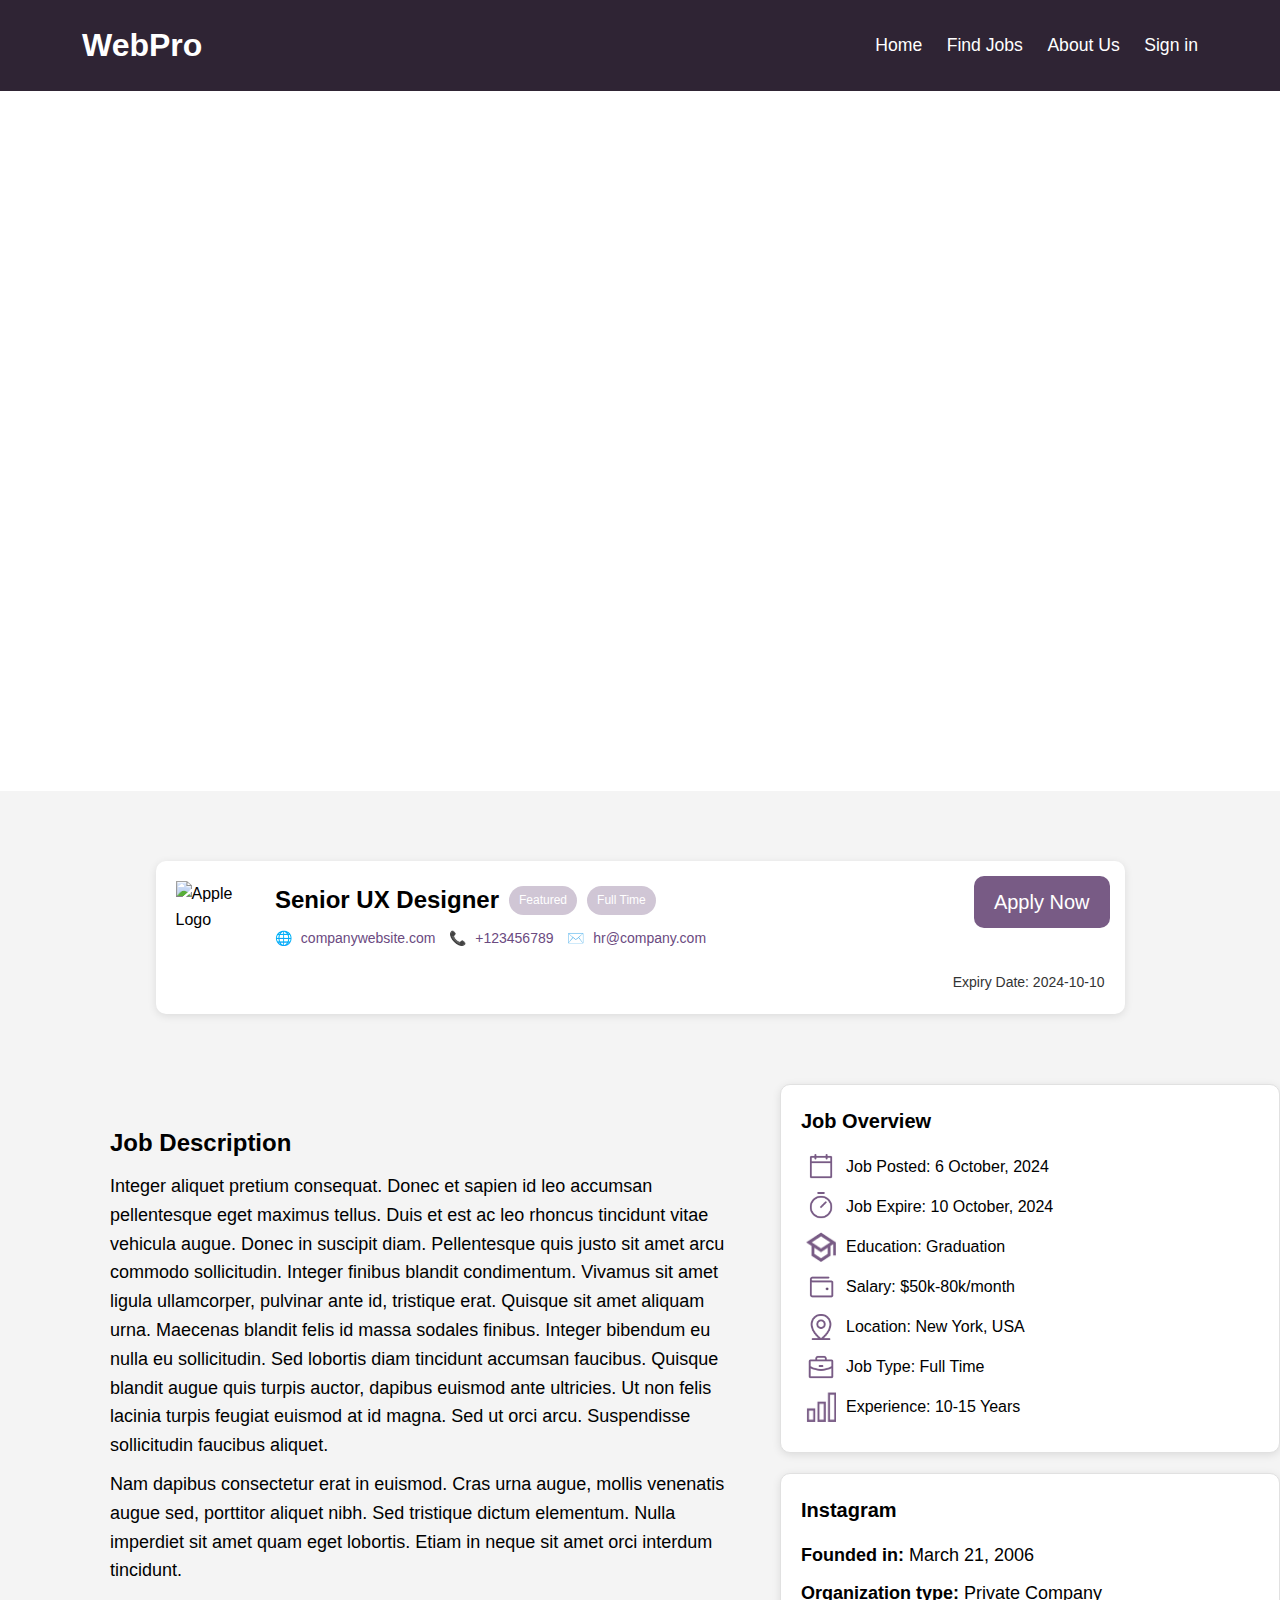
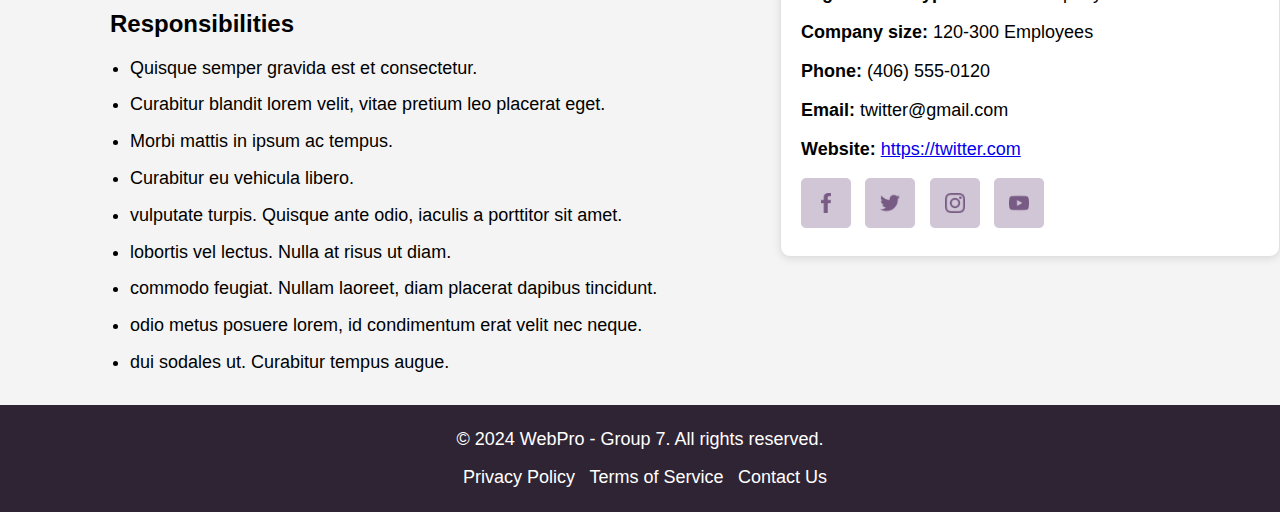
==== DetailedJob.html @ b2498b03 "add JobDetailedPage" ====
<!DOCTYPE html>
<html lang="en">
<head>
    <meta charset="UTF-8">
    <meta name="viewport" content="width=device-width, initial-scale=1.0">
    <title>Job Search Portal</title>
    <!-- Link to the external CSS file -->
    <link rel="stylesheet" href="styles.css">
</head>
<body>

    <!-- Header Section -->
    <header>
        <div class="container">
            <h1 class="logo">WebPro</h1>
            <nav>
                <ul>
                    <li><a href="HomePage.html">Home</a></li>
                    <li><a href="FindJobs.html">Find Jobs</a></li>
                    <li><a href="AboutUs.html">About Us</a></li>
                    <li><a href="#">Sign in</a></li>
                </ul>
            </nav>
        </div>
    </header>


    <!-- Banner Section -->
    <section class="banner">
    </section>
    <main>

    <!-- Job Card Section -->
    <div class="job-card">
        <div class="job-card-wrapper">
            <div class="job-card-header">
                <!-- Company Logo -->
                <div class="job-company-logo">
                    <img src="images/company/apple.png" alt="Apple Logo" class="company-logo-img">
                </div>

                <!-- Job Info and Badges -->
                <div class="job-info">
                    <div class="job-title-and-badges">
                        <h3 class="job-title">Senior UX Designer</h3>
                        <span class="job-status-badge job-featured-badge">Featured</span>
                        <span class="job-status-badge job-full-time-badge">Full Time</span>
                    </div>

                    <div class="job-links">
                        <a href="#">
                            <span class="job-icons">🌐</span> companywebsite.com
                        </a>
                        <a href="#">
                            <span class="job-icons">📞</span> +123456789
                        </a>
                        <a href="#">
                            <span class="job-icons">✉️</span> hr@company.com
                        </a>
                    </div>
                </div>

                <!-- Apply Now Button (Top Right) -->
                <a href="#" class="apply-now-btn">Apply Now</a>
            </div>

            <!-- Job Expiry Date -->
            <div class="job-expiry">
                Expiry Date: 2024-10-10
            </div>
        </div>
    </div>

    <div class="job-layout">
        <!-- Left Column -->
        <div class="left-column">
            <div class="job-description">
                <h2>Job Description</h2>
                <p>
                    Integer aliquet pretium consequat. Donec et sapien id leo accumsan pellentesque eget maximus tellus. 
                    Duis et est ac leo rhoncus tincidunt vitae vehicula augue. Donec in suscipit diam. Pellentesque quis justo sit amet arcu commodo sollicitudin. 
                    Integer finibus blandit condimentum. Vivamus sit amet ligula ullamcorper, pulvinar ante id, tristique erat. Quisque sit amet aliquam urna. Maecenas blandit felis id massa sodales finibus. 
                    Integer bibendum eu nulla eu sollicitudin. Sed lobortis diam tincidunt accumsan faucibus. 
                    Quisque blandit augue quis turpis auctor, dapibus euismod ante ultricies. Ut non felis lacinia turpis feugiat euismod at id magna. Sed ut orci arcu. 
                    Suspendisse sollicitudin faucibus aliquet.
                </p>
                <p>
                    Nam dapibus consectetur erat in euismod. Cras urna augue, mollis venenatis augue sed, porttitor aliquet nibh. 
                    Sed tristique dictum elementum. Nulla imperdiet sit amet quam eget lobortis. Etiam in neque sit amet orci interdum tincidunt. </p>
            </div>
    
            <div class="responsibilities">
                <h2>Responsibilities</h2>
                <ul>
                    <li>Quisque semper gravida est et consectetur.</li>
                    <li>Curabitur blandit lorem velit, vitae pretium leo placerat eget.</li>
                    <li>Morbi mattis in ipsum ac tempus.</li>
                    <li>Curabitur eu vehicula libero.</li>
                    <li>vulputate turpis. Quisque ante odio, iaculis a porttitor sit amet.</li>
                    <li>lobortis vel lectus. Nulla at risus ut diam.</li>
                    <li>commodo feugiat. Nullam laoreet, diam placerat dapibus tincidunt.</li>
                    <li>odio metus posuere lorem, id condimentum erat velit nec neque.</li>
                    <li>dui sodales ut. Curabitur tempus augue.</li>

                </ul>
            </div>
        </div>
    
        <!-- Right Column -->
        <div class="right-column">
            <!-- Job Overview Box -->
            <div class="job-overview-box">
                <h3>Job Overview</h3>
                <div class="job-overview-details">
                    <div class="overview-item">
                        <img src="images/jobDetailedRelatedIcon/calendarPurple.png" alt="Job Posted Icon" class="icon"> 
                        <span>Job Posted: 6 October, 2024</span>
                    </div>
                    <div class="overview-item">
                        <img src="images/jobDetailedRelatedIcon/clock.png" alt="Job Expire Icon" class="icon"> 
                        <span>Job Expire: 10 October, 2024</span>
                    </div>
                    <div class="overview-item">
                        <img src="images/jobDetailedRelatedIcon/education.png" alt="Education Icon" class="icon"> 
                        <span>Education: Graduation</span>
                    </div>
                    <div class="overview-item">
                        <img src="images/jobDetailedRelatedIcon/wallet.png" alt="Salary Icon" class="icon"> 
                        <span>Salary: $50k-80k/month</span>
                    </div>
                    <div class="overview-item">
                        <img src="images/jobDetailedRelatedIcon/locationPurple.png" alt="Location Icon" class="icon"> 
                        <span>Location: New York, USA</span>
                    </div>
                    <div class="overview-item">
                        <img src="images/jobDetailedRelatedIcon/briefcase.png" alt="Job Type Icon" class="icon"> 
                        <span>Job Type: Full Time</span>
                    </div>
                    <div class="overview-item">
                        <img src="images/jobDetailedRelatedIcon/skillsBar.png" alt="Experience Icon" class="icon"> 
                        <span>Experience: 10-15 Years</span>
                    </div>
                </div>
            </div>
    
            <!-- Company Info Box -->
            <div class="company-info-box">
                <h3>Instagram</h3>
                <div class="company-info-details">
                    <p><strong>Founded in:</strong> March 21, 2006</p>
                    <p><strong>Organization type:</strong> Private Company</p>
                    <p><strong>Company size:</strong> 120-300 Employees</p>
                    <p><strong>Phone:</strong> (406) 555-0120</p>
                    <p><strong>Email:</strong> twitter@gmail.com</p>
                    <p><strong>Website:</strong> <a href="#">https://twitter.com</a></p>
                </div>
    
                <!-- Social Media Icons -->
                <div class="social-icons">
                    <a href="#"><img src="images/socialMedia/facebook.png" alt="Facebook"></a>
                    <a href="#"><img src="images/socialMedia/twitter.png" alt="Twitter"></a>
                    <a href="#"><img src="images/socialMedia/instagram.png" alt="Instagram"></a>
                    <a href="#"><img src="images/socialMedia/youtube.png" alt="YouTube"></a>
                </div>
            </div>
        </div>
    </div>
    
    


    <!-- Footer Section -->
    <footer>
        <div class="container">
            <p>&copy; 2024 WebPro - Group 7. All rights reserved.</p>
            <ul>
                <li><a href="#">Privacy Policy</a></li>
                <li><a href="#">Terms of Service</a></li>
                <li><a href="#">Contact Us</a></li>
            </ul>
        </div>
    </footer>


</main>
</body>
</html>
---- styles.css ----
/* Reset default margins and paddings */
* {
    margin: 0;
    padding: 0;
    box-sizing: border-box;
}

/* Body styling */
body {
    font-family: Arial, sans-serif;
    line-height: 1.6;
}

/* Header styling */
header {
    background-color: #2f2434;
    color: white;
    padding: 20px 20px;
}

header .container {
    width: 90%;
    margin: auto;
    display: flex;
    justify-content: space-between;
    align-items: center;
}

.logo {
    font-size: 2rem;
    font-weight: bold;
}

nav ul {
    list-style: none;
}

nav ul li {
    display: inline;
    margin-left: 20px;
}

nav ul li a {
    color: white;
    text-decoration: none;
    font-size: 1.1rem;
}

nav ul li a:hover {
    text-decoration: underline;
}

/* Banner Section */
.banner {
    background-image: url('images/banner/jobHeader.png'); 
    background-size: cover;
    background-position: center;
    height: 700px;
    display: flex;
    justify-content: center;
    align-items: center;
    color: #fff;
    text-align: center;
    padding: 80px 0;
}

/* Search Section Styling */
.search-section {
    background-color: #f4f4f4; 
    padding: 30px 0;
}

.search-section .container {
    max-width: 1000px;
    margin: 0 auto;
}

.search-form {
    display: flex;
    justify-content: space-between;
    flex-wrap: wrap;
    gap: 15px;
}

.search-form input, 
.search-form select {
    width: 30%; 
    padding: 15px;
    border: 1px solid #ccc;
    border-radius: 5px;
    font-size: 1rem;
    background-color: white;
}

.search-form input::placeholder {
    color: #999; 
}

.search-form select {
    color: #666;
}

.search-button {
    padding: 15px 30px;
    background-color: #785b85;
    color: white;
    border: none;
    border-radius: 5px;
    font-size: 1rem;
    cursor: pointer;
    transition: background-color 0.3s ease;
    width: 100%; 
}

.search-button:hover {
    background-color: #604a6b;
}

/* Responsive Design for Smaller Screens */
@media (max-width: 768px) {
    .search-form {
        flex-direction: column;
    }

    .search-form input, 
    .search-form select,
    .search-button {
        width: 100%; 
    }
}


/* Featured Jobs Section */
.featured-jobs {
    background: #f4f4f4;
    padding: 50px 0;
    text-align: left; 
    margin: 0 auto; 
}

.featured-jobs h2 {
    font-size: 2.0rem;
    padding-left: 270px;
    margin-bottom: 60px;
    text-align: left; 
}

/* Job Listing Styling */
.job-listing {
    background: white;
    padding: 20px;
    margin: 20px 250px;
    border-radius: 10px;
    display: flex;
    flex-direction: column;
    box-shadow: 0 4px 8px rgba(0, 0, 0, 0.1);
    transition: 0.3s;
}

/* Job Header */
.job-header {
    display: flex;
    justify-content: space-between;
    align-items: center;
}

.company-logo {
    width: 60px; 
    height: 60px;
    border-radius: 8px;
}

.job-title-container {
    flex-grow: 1;
    padding-left: 20px;
}

.job-title-container h3 {
    font-size: 1.6rem;
    margin-bottom: 5px;
    text-align: left;
}

.job-type {
    padding: 5px 10px;
    background-color: #d8c5e2;
    color: #5e3b66;
    border-radius: 15px;
    font-size: 0.9rem;
}

/* Apply Button Styling */
.apply-button {
    padding: 15px 20px;
    background-color: #785b85;
    color: white;
    border: none;
    text-align: center;
    text-decoration: none;
    border-radius: 10px;
    font-size: 1rem;
    width: 150px;
    height: 50px;
    cursor: pointer;
}
.apply-button:hover {
    background-color: #5e3b66;
}

/* Job Details Styling */
.job-details {
    display: flex;
    justify-content: flex-start;
    padding-top: 15px;
}

.job-details p {
    margin: 0;
    font-size: 1rem;
    color: #555;
}

.icon {
    width: 20px;  
    height: 20px; 
    margin-left: 5px;
    margin-right: 5px;
}

.overview-item {
    display: flex;
    align-items: center;  
    margin-bottom: 10px;
}

/* Intro Styling */
.best-job {
    background-color: #f8f9fa;
    padding: 60px 100px;
}

.best-job .row {
display: flex;
align-items: center;
justify-content: space-between;
}

.best-job .col-text {
flex: 1;
padding-right: 20px;
}

.best-job .col-text h2 {
font-size: 36px;
margin-bottom: 20px;
}

.best-job .col-text p {
font-size: 18px;
margin-bottom: 30px;
color: #6c757d;
}

.best-job .col-text .btn {
background-color: #785b85;
color: #fff;
padding: 10px 20px;
border-radius: 5px;
text-decoration: none;
}

.best-job .col-image {
flex: 1;
text-align: center;
}

.best-job .col-image img {
max-width: 100%;
height: auto;
border-radius: 10px; 
}


/* Review Styling */
.review {
background-color: #e9ecef;
padding: 60px 0;
text-align: center;
}

.review h2 {
font-size: 36px;
margin-bottom: 40px;
}

.review .row {
display: flex;
justify-content: space-around;
}

.review-card {
background-color: #fff;
padding: 20px;
border-radius: 10px;
max-width: 300px;
box-shadow: 0px 4px 10px rgba(0,0,0,0.1);
margin-bottom: 20px;
text-align: center;
}

.review-card img {
width: 80px;
height: 80px;
border-radius: 50%;
margin-bottom: 15px;
}

.review-card p {
font-size: 16px;
color: #6c757d;
}

.review-card h4 {
font-size: 20px;
font-weight: bold;
margin-top: 10px;
}

.review-card p:last-child {
font-size: 14px;
color: #6c757d;
}


.job-card {
    background-color: #f4f4f4;
    gap: 20px;
    padding: 70px;
}
/* Job Card Wrapper */
.job-card-wrapper {
    width: 85%; 
    margin: auto;
    background-color: #fff;
    border-radius: 10px;
    box-shadow: 0 2px 8px rgba(0, 0, 0, 0.1);
    padding: 20px;
    position: relative;
}

/* Company Logo */
.job-company-logo {
    width: 80px; 
    height: 80px;
    display: inline-block;
}

.company-logo-img {
    width: 100%;
    height: 100%;
    object-fit: contain;
}

/* Job Info */
.job-info {
    display: inline-block;
    vertical-align: top;
    margin-left: 15px;
}

.job-title-and-badges {
    display: flex;
    align-items: center;
}

.job-title {
    font-size: 1.5em;
    font-weight: bold;
    margin: 0;
    padding: 0;
}

.job-status-badge {
    display: inline-block;
    background-color: #d0c6d5; 
    color: #fff;
    border-radius: 25px;
    padding: 5px 10px;
    font-size: 12px;
    margin-left: 10px; 
}

.job-links {
    margin-top: 5px;
}

.job-links a {
    color: #6B4A7F;
    margin-right: 10px;
    font-size: 14px;
    text-decoration: none;
}

.job-icons {
    margin-right: 5px;
}

/* Apply Now Button */
.apply-now-btn {
    position: absolute;
    top: 15px;
    right: 15px;
    background-color: #785b85;
    color: #fff;
    padding: 10px 20px;
    text-decoration: none;
    border-radius: 10px;
    font-size: 20px;
    text-align: center;
    transition: background-color 0.3s;
}

.apply-now-btn:hover {
    background-color: #5c3f6e;
}

/* Expiry Date */
.job-expiry {
    text-align: right;
    margin-top: 10px;
    font-size: 14px;
    color: #333;
}

/* General Layout */
.job-layout {
    display: grid;
    background-color: #f4f4f4;
    grid-template-columns: 2fr 1fr; 
    gap: 20px;
    padding: 0px;
}

/* Left Column */
.left-column {
    margin-left: 90px;
    padding: 20px;
}

h2 {
    font-size: 1.5em;
    margin-top: 20px;
    margin-bottom: 10px;
}

p {
    font-size: 18px;
    line-height: 1.6;
    margin-bottom: 10px;
}

ul {
    list-style-type: disc;
    padding-left: 20px;
}

li {
    font-size: 18px;
    margin-bottom: 8px;
}

/* Right Column */
.right-column {
    display: flex;
    flex-direction: column;
    gap: 20px;
}

.job-overview-box, .company-info-box {
    background-color: #fff;
    border: 1px solid #e1e1e1;
    border-radius: 10px;
    padding: 20px;
    width: 500px;
    box-shadow: 0 2px 8px rgba(0, 0, 0, 0.1);
}

h3 {
    margin-bottom: 15px;
    font-size: 1.25em;
    font-weight: bold;
}

.job-overview-details, .company-info-details {
    font-size: 16px;
}

.overview-item {
    display: flex;
    align-items: center;
    margin-bottom: 10px;
}

.icon {
    margin-right: 10px;
    width: 30px;
    height: 30px;
}

/* Social Media Icons */
.social-icons {
    margin-top: 15px;
}

.social-icons a {
    display: inline-block;
    margin-right: 10px;
}

.social-icons img {
    width: 50px;
    height: 50px;
}


/* Footer Styling */
footer {
    background: #2f2434;
    color: #fff;
    text-align: center;
    padding: 20px 0;
}

footer ul {
    list-style: none;
    margin-top: 10px;
}

footer ul li {
    display: inline;
    margin-right: 10px;
}

footer ul li a {
    color: #fff;
    text-decoration: none;
}

footer ul li a:hover {
    text-decoration: underline;
}
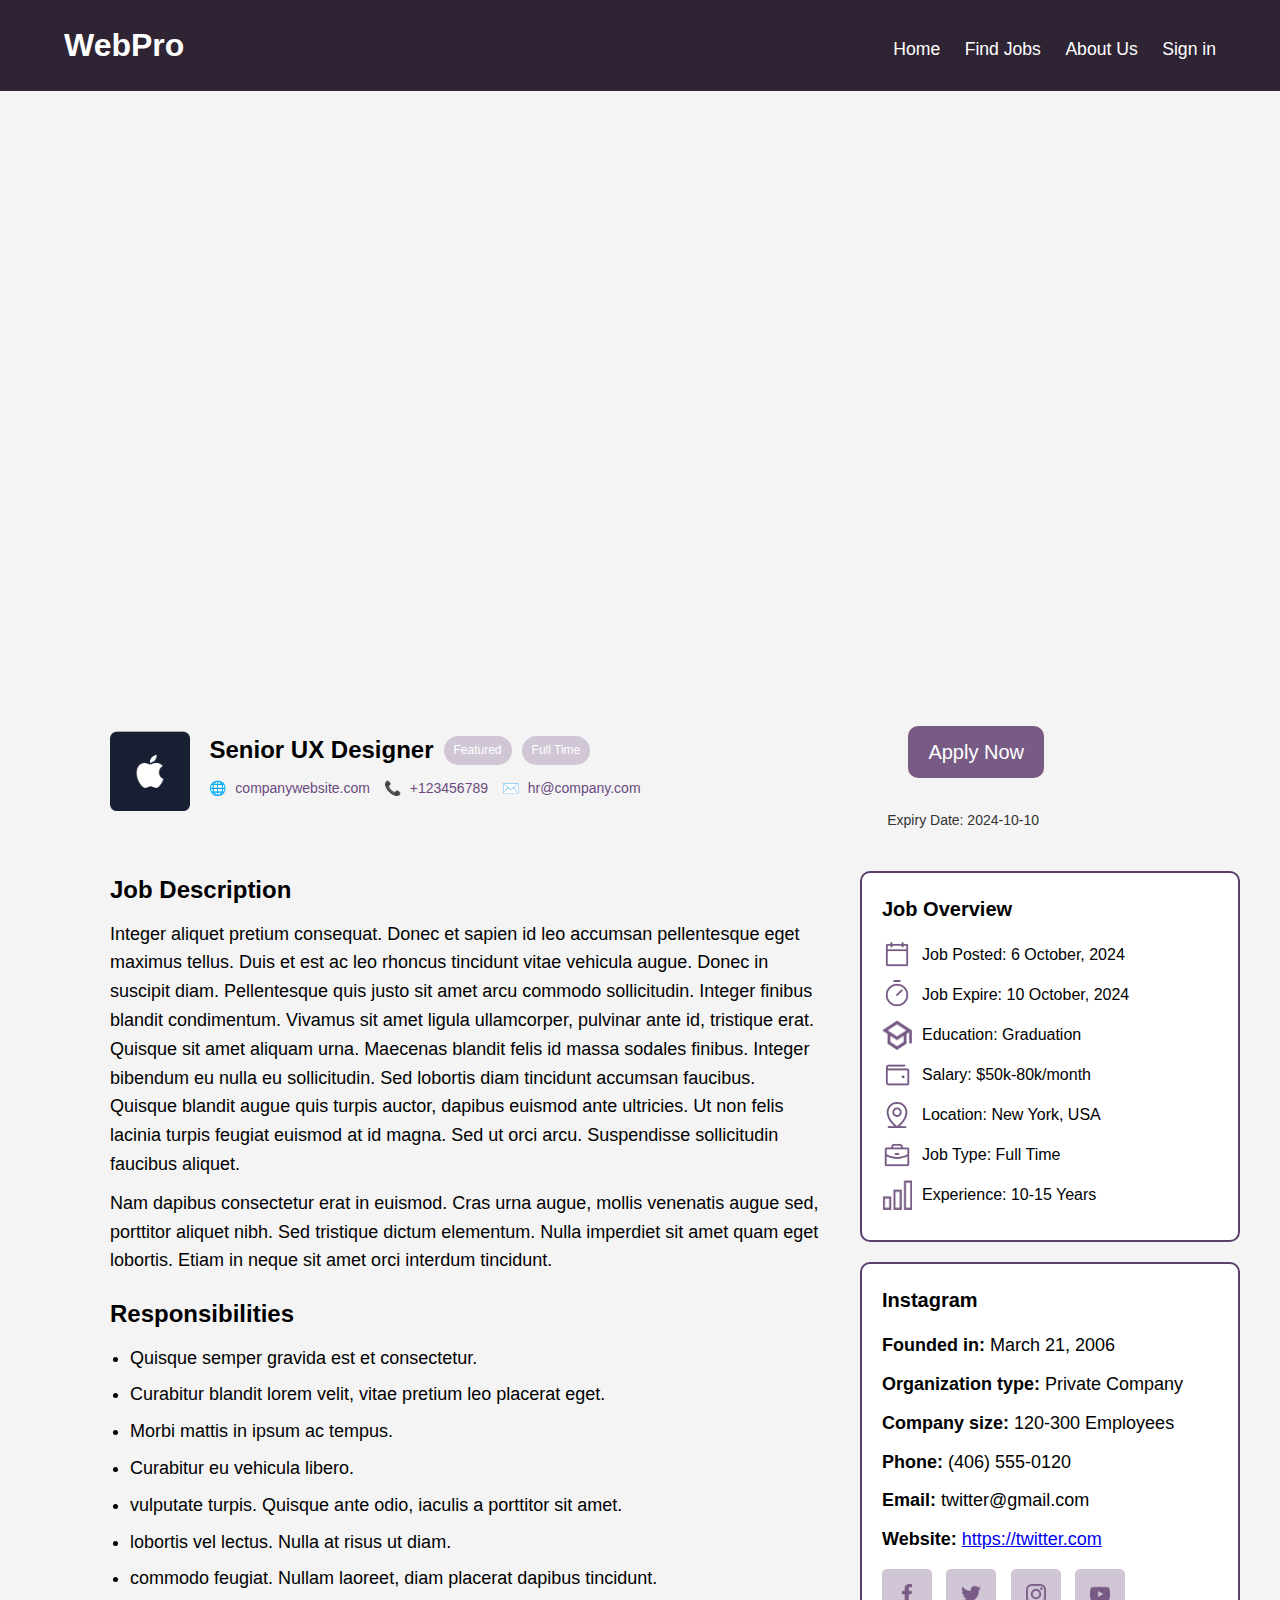
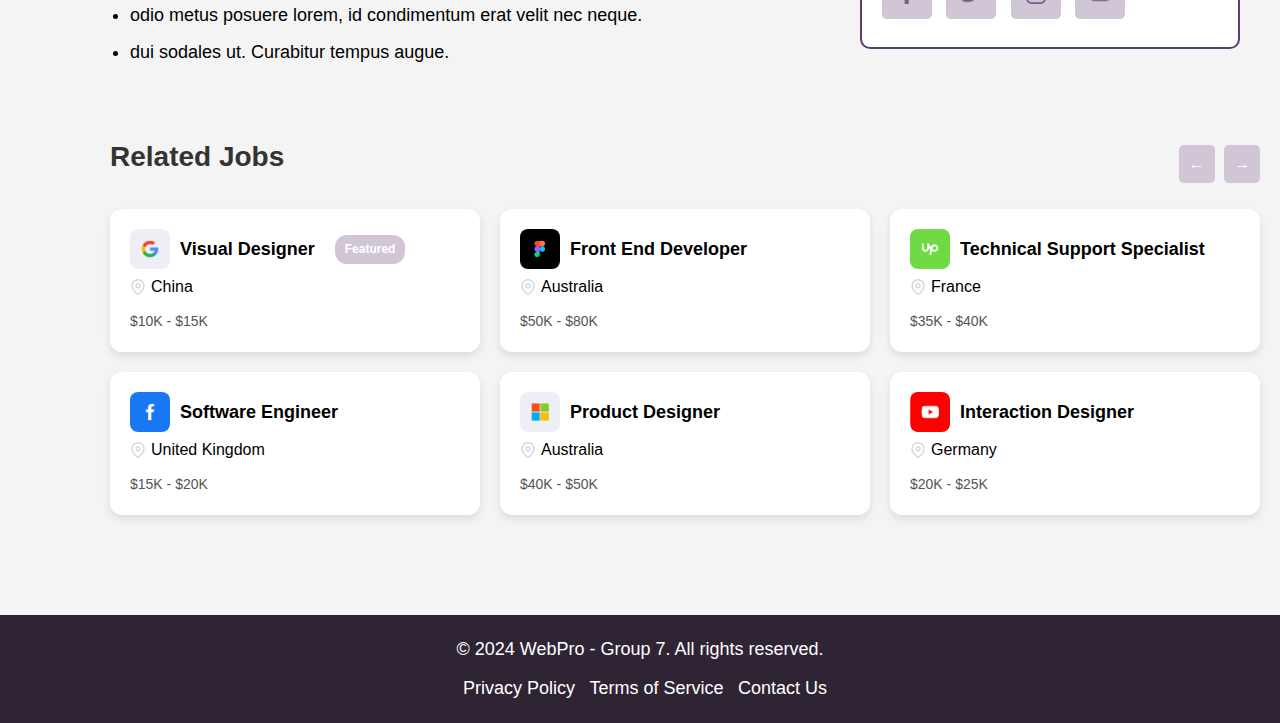
==== commit f89e10bd: "full layout of the web job portal" ====
--- a/DetailedJob.html
+++ b/DetailedJob.html
@@ -4,7 +4,6 @@
     <meta charset="UTF-8">
     <meta name="viewport" content="width=device-width, initial-scale=1.0">
     <title>Job Search Portal</title>
-    <!-- Link to the external CSS file -->
     <link rel="stylesheet" href="styles.css">
 </head>
 <body>
@@ -18,17 +17,15 @@
                     <li><a href="HomePage.html">Home</a></li>
                     <li><a href="FindJobs.html">Find Jobs</a></li>
                     <li><a href="AboutUs.html">About Us</a></li>
-                    <li><a href="#">Sign in</a></li>
+                    <li><a href="SignUp.html">Sign in</a></li>
                 </ul>
             </nav>
         </div>
     </header>
 
-
-    <!-- Banner Section -->
-    <section class="banner">
+    <!-- Intro Section -->
+    <section class="intro">
     </section>
-    <main>
 
     <!-- Job Card Section -->
     <div class="job-card">
@@ -61,7 +58,7 @@
                 </div>
 
                 <!-- Apply Now Button (Top Right) -->
-                <a href="#" class="apply-now-btn">Apply Now</a>
+                <a href="#" class="apply-now-btn" id="applyBtn">Apply Now</a>
             </div>
 
             <!-- Job Expiry Date -->
@@ -166,8 +163,98 @@
         </div>
     </div>
     
-    
-
+    <!-- Related Jobs -->
+    <div class="related-jobs-section">
+        <h2>Related Jobs</h2>
+        <div class="related-navigation">
+            <button class="related-nav-button">←</button>
+            <button class="related-nav-button">→</button>
+        </div>
+        <div class="jobs-card-container">
+            <div class="related-job-card">
+                <div class="related-job-header">
+                    <img src="images/company/google.png" alt="Google">
+                    <h3>Visual Designer</h3>
+                    <span class="related-badge">Featured</span>
+                </div>
+                <div class="related-job-location">
+                    <img src="images/jobDetailedRelatedIcon/location.png" alt="Location Icon"> China
+                </div>
+                <div class="related-job-salary">$10K - $15K</div>
+            </div>
+            <div class="related-job-card">
+                <div class="related-job-header">
+                    <img src="images/company/figma.png" alt="Figma">
+                    <h3>Front End Developer</h3>
+                </div>
+                <div class="related-job-location">
+                    <img src="images/jobDetailedRelatedIcon/location.png" alt="Location Icon"> Australia
+                </div>
+                <div class="related-job-salary">$50K - $80K</div>
+            </div>
+            <div class="related-job-card">
+                <div class="related-job-header">
+                    <img src="images/company/up.png" alt="Upwork">
+                    <h3>Technical Support Specialist</h3>
+                </div>
+                <div class="related-job-location">
+                    <img src="images/jobDetailedRelatedIcon/location.png" alt="Location Icon"> France
+                </div>
+                <div class="related-job-salary">$35K - $40K</div>
+            </div>
+            <div class="related-job-card">
+                <div class="related-job-header">
+                    <img src="images/company/facebook.png" alt="Facebook">
+                    <h3>Software Engineer</h3>
+                </div>
+                <div class="related-job-location">
+                    <img src="images/jobDetailedRelatedIcon/location.png" alt="Location Icon"> United Kingdom
+                </div>
+                <div class="related-job-salary">$15K - $20K</div>
+            </div>
+            <div class="related-job-card">
+                <div class="related-job-header">
+                    <img src="images/company/microsoft.png" alt="Microsoft">
+                    <h3>Product Designer</h3>
+                </div>
+                <div class="related-job-location">
+                    <img src="images/jobDetailedRelatedIcon/location.png" alt="Location Icon"> Australia
+                </div>
+                <div class="related-job-salary">$40K - $50K</div>
+            </div>
+            <div class="related-job-card">
+                <div class="related-job-header">
+                    <img src="images/company/youtube.png" alt="YouTube">
+                    <h3>Interaction Designer</h3>
+                </div>
+                <div class="related-job-location">
+                    <img src="images/jobDetailedRelatedIcon/location.png" alt="Location Icon"> Germany
+                </div>
+                <div class="related-job-salary">$20K - $25K</div>
+            </div>
+        </div>
+    </div>
+
+    <!-- Popup -->
+    <div id="applyPopup" class="popup">
+        <div class="popup-content">
+            <span class="close">&times;</span>
+            <h2 class="popup-title">Apply Job: Senior UX Designer</h2>
+
+            <label for="resume">Choose Resume:</label>
+            <select id="resume">
+                <option value="">Select...</option>
+                <option value="computer">Upload from Computer</option>
+                <option value="website">Link from Website</option>
+            </select>
+
+            <label for="coverLetter">Cover Letter:</label>
+            <textarea id="coverLetter" placeholder="Write down your biography here..."></textarea>
+            <button id="submitBtn">Apply Now</button>
+        </div>
+    </div>
+    <script src="Popup.js"></script>
+    
 
     <!-- Footer Section -->
     <footer>
@@ -184,4 +271,4 @@
 
 </main>
 </body>
-</html>
+</html>--- a/styles.css
+++ b/styles.css
@@ -9,13 +9,14 @@
 body {
     font-family: Arial, sans-serif;
     line-height: 1.6;
+    background-color: #f4f4f4; /* Match the review section */
 }
 
 /* Header styling */
 header {
     background-color: #2f2434;
     color: white;
-    padding: 20px 20px;
+    padding: 20px 0;
 }
 
 header .container {
@@ -23,7 +24,6 @@
     margin: auto;
     display: flex;
     justify-content: space-between;
-    align-items: center;
 }
 
 .logo {
@@ -33,11 +33,13 @@
 
 nav ul {
     list-style: none;
+    padding-top: 15px;
 }
 
 nav ul li {
     display: inline;
     margin-left: 20px;
+
 }
 
 nav ul li a {
@@ -50,83 +52,340 @@
     text-decoration: underline;
 }
 
-/* Banner Section */
-.banner {
-    background-image: url('images/banner/jobHeader.png'); 
+/*Intro*/
+.intro {
+    background: url('images/banner/job_blurbg.png');
     background-size: cover;
     background-position: center;
-    height: 700px;
+    width: 100%;
+    height: 550px;
+    padding: 80px 0;
+    color: #F4F4F4;
+    text-align: left;
+    position: relative;
+}
+
+.intro h2 {
+    font-size: 48px;
+    font-weight: bold;
+    margin-bottom: 40px;
+    margin-top: 40px;
+    margin-left: 80px;
+}
+
+.intro p {
+    font-size: 18px;
+    margin-bottom: 40px;
+    line-height: 1.6;
+    max-width: 600px;
+    margin-left: 80px;
+}
+
+/*intro stats*/
+.stats {
+    display: flex;
+    justify-content: left;
+    margin-left: 80px;
+    flex-wrap: wrap;
+    gap: 40px; 
+}
+
+.stat {
+    display: flex;
+    align-items: center;
+    justify-content: flex-start; 
+    background-color: rgba(255, 255, 255, 0.8);
+    border-radius: 10px;
+    width: 300px; 
+    height: 100px; 
+    box-shadow: 0 4px 10px rgba(0, 0, 0, 0.1); 
+    text-align: left; 
+    padding-left: 20px;
+}
+
+.stat img {
+    width: 50px;
+    height: 50px;
+    margin-right: 15px;
+}
+
+.stat-info p {
+    font-size: 24px;
+    margin: 0;
+    color: #333; 
+}
+
+.stat-info span {
+    display: block;
+    font-size: 14px;
+    color: #666;
+}
+
+/*Vacancies*/
+.vacancies {
+    padding: 80px; 
+    background-color: #f4f4f4;
+}
+
+.vacancies h2 {
+    text-align: left; 
+    margin-left: 15px;
+    font-size: 36px;
+    margin-bottom: 30px;
+}
+
+.vacancies ul {
+    display: grid;
+    grid-template-columns: repeat(4, 1fr);
+    gap: 0;
+    margin-left: 10px; 
+    list-style: none;
+}
+
+.vacancies li {
+    text-align: left;
+    padding: 10px;
+}
+
+.vacancies span {
+    display: block; 
+    font-size: 0.9em; 
+    color: gray; 
+}
+
+/* How It Works */
+.how-it-works {
+    background-color: #f4f4f4;
+    padding: 50px 0;
+    text-align: center;
+}
+
+.how-it-works h2 {
+    font-size: 36px;
+    margin-bottom: 30px;
+}
+
+.steps {
+    display: flex;
+    justify-content: space-around;
+    max-width: 1100px;
+    margin: 0 auto;
+}
+
+.step {
+    max-width: 220px;
+    text-align: center;
+}
+
+.step img {
+    width: 60px;
+    margin-bottom: 15px;
+}
+
+.step h3 {
+    font-size: 18px;
+    margin-bottom: 10px;
+}
+
+.step p {
+    font-size: 14px;
+    color: #666;
+}
+
+.arrow {
+    width: 400px; 
+    height: 30px;
+    margin: 0 20px;
+}
+
+.arrow.flip {
+    margin-top: 50px; 
+}
+
+/* Review Section */
+.review {
+    display: flex;
+    padding: 100px 0;
+    margin-top: 180px;
+}
+
+.review-container {
+    display: grid;
+    grid-template-columns: 1fr 1fr; 
+    gap: 10px;
+    width: 100%;
+    height: 350px;
+    background-color: #D7CFDA; 
+    position: relative;
+    z-index: 1;
+    align-items: center; 
+}
+
+.review-image {
+    position: relative;
+    width: 100%; 
+    z-index: 2;
+    top: -100px; 
+    margin-left: 150px;
+}
+
+.review-image img {
+    width: 550px;
+    height: 550px;
+    border-radius: 10px;
+}
+
+.review-content {
+    text-align: left;
+    max-width: 500px;
+    position: relative;
+    top: -170px;
+    
+}
+
+.review-tagline {
+    color: #785B85; 
+    font-size: 0.9em;
+    margin-bottom: 5px;
+}
+
+.review-content h2 {
+    font-size: 2em;
+    margin-bottom: 10px;
+}
+
+.review-rating {
+    color: #ff9900;
+    margin-top: 80px;
+    position: relative;
+    top: -20px;
+}
+
+.review-text {
+    font-size: 1em;
+    color: #555;
+    margin-bottom: 30px;
+}
+
+.review-author {
+    font-size: 0.9em;
+    color: #333;
+}
+
+.review-navigation {
+    display: flex;
+    justify-content: flex-start; 
+    position: relative; 
+    top: 120px;
+    z-index: 3; 
+}
+
+.nav-button {
+    background-color: #D7CFDA; 
+    border: none;
+    color: white;
+    padding: 10px 15px; 
+    border-radius: 5px;
+    margin: 0 5px; 
+    cursor: pointer;
+    font-size: 1.2em;
+}
+
+.nav-button:hover {
+    background-color: #785B85;
+}
+
+/* Register Section */
+.register {
+    background-color: #f4f4f4; 
+    padding: 100px 0; 
+    margin-top: 150px;
+    display: flex; 
+    justify-content: center;
+    gap: 70px;
+}
+
+.register-option {
+    border-radius: 8px; 
+    box-shadow: 0 4px 10px rgba(0, 0, 0, 0.1);
+    width: 570px; 
+    height: 250px; 
+    padding-left: 20px;
+    padding-top: 50px;
+
+}
+
+.register-option:first-child {
+    background-color: #E4E5E8;
+    color: rgb(18, 17, 17);
+}
+
+.register-option:nth-child(2) {
+    background-color:#785B85;
+    color: rgb(18, 17, 17);
+}
+
+.register-option h3 {
+    font-size: 24px;
+    margin: 0 20px 15px 20px;
+}
+
+.register-option p {
+    font-size: 16px;
+    margin: 0 20px 15px 20px;
+}
+
+.register-option .btn {
+    background-color: white; 
+    color: #785B85; 
+    padding: 10px 20px; 
+    margin: 0 20px 15px 20px;
+    text-decoration: none; 
+    border-radius: 5px; 
+    transition: background-color 0.3s; 
+}
+
+.register-option .btn:hover {
+    background-color: #d1c4e9; 
+}
+
+/* Search Section */
+.search-section {
+    padding: 40px 0;
+    background-color: #f4f4f4;
+    text-align: center;
+}
+
+.search-section .container {
     display: flex;
     justify-content: center;
     align-items: center;
-    color: #fff;
-    text-align: center;
-    padding: 80px 0;
-}
-
-/* Search Section Styling */
-.search-section {
-    background-color: #f4f4f4; 
-    padding: 30px 0;
-}
-
-.search-section .container {
-    max-width: 1000px;
-    margin: 0 auto;
-}
-
-.search-form {
-    display: flex;
-    justify-content: space-between;
-    flex-wrap: wrap;
-    gap: 15px;
-}
-
-.search-form input, 
-.search-form select {
-    width: 30%; 
-    padding: 15px;
-    border: 1px solid #ccc;
-    border-radius: 5px;
+    gap: 20px;
+}
+
+.search-section h2 {
+    font-size: 1.5rem;
+    text-align: left; 
+}
+
+.search-section input[type="text"],
+.search-section select {
+    padding: 20px;
     font-size: 1rem;
-    background-color: white;
-}
-
-.search-form input::placeholder {
-    color: #999; 
-}
-
-.search-form select {
-    color: #666;
-}
-
-.search-button {
-    padding: 15px 30px;
+    width: 250px;
+}
+
+.search-section button {
+    padding: 10px 20px;
     background-color: #785b85;
     color: white;
     border: none;
-    border-radius: 5px;
     font-size: 1rem;
     cursor: pointer;
-    transition: background-color 0.3s ease;
-    width: 100%; 
-}
-
-.search-button:hover {
-    background-color: #604a6b;
-}
-
-/* Responsive Design for Smaller Screens */
-@media (max-width: 768px) {
-    .search-form {
-        flex-direction: column;
-    }
-
-    .search-form input, 
-    .search-form select,
-    .search-button {
-        width: 100%; 
-    }
+}
+
+.search-section button:hover {
+    background-color: #6b4e74;
 }
 
 
@@ -157,6 +416,10 @@
     transition: 0.3s;
 }
 
+.job-listing:hover {
+    border: 2px solid #785b85; 
+}
+
 /* Job Header */
 .job-header {
     display: flex;
@@ -191,26 +454,19 @@
 
 /* Apply Button Styling */
 .apply-button {
-    padding: 15px 20px;
+    padding: 10px 20px;
     background-color: #785b85;
     color: white;
     border: none;
-    text-align: center;
-    text-decoration: none;
-    border-radius: 10px;
+    border-radius: 20px;
     font-size: 1rem;
-    width: 150px;
-    height: 50px;
     cursor: pointer;
-}
-.apply-button:hover {
-    background-color: #5e3b66;
 }
 
 /* Job Details Styling */
 .job-details {
     display: flex;
-    justify-content: flex-start;
+    justify-content: space-between;
     padding-top: 15px;
 }
 
@@ -220,130 +476,79 @@
     color: #555;
 }
 
-.icon {
-    width: 20px;  
-    height: 20px; 
-    margin-left: 5px;
+.location-icon:before {
+    content: "📍";
     margin-right: 5px;
 }
 
-.overview-item {
-    display: flex;
-    align-items: center;  
-    margin-bottom: 10px;
+.salary-icon:before {
+    content: "💰";
+    margin-right: 5px;
+}
+
+.time-icon:before {
+    content: "⏳";
+    margin-right: 5px;
 }
 
 /* Intro Styling */
 .best-job {
     background-color: #f8f9fa;
     padding: 60px 100px;
-}
-
-.best-job .row {
-display: flex;
-align-items: center;
-justify-content: space-between;
-}
-
-.best-job .col-text {
-flex: 1;
-padding-right: 20px;
-}
-
-.best-job .col-text h2 {
-font-size: 36px;
-margin-bottom: 20px;
-}
-
-.best-job .col-text p {
-font-size: 18px;
-margin-bottom: 30px;
-color: #6c757d;
-}
-
-.best-job .col-text .btn {
-background-color: #785b85;
-color: #fff;
-padding: 10px 20px;
-border-radius: 5px;
-text-decoration: none;
-}
-
-.best-job .col-image {
-flex: 1;
-text-align: center;
-}
-
-.best-job .col-image img {
-max-width: 100%;
-height: auto;
-border-radius: 10px; 
-}
-
-
-/* Review Styling */
-.review {
-background-color: #e9ecef;
-padding: 60px 0;
-text-align: center;
-}
-
-.review h2 {
-font-size: 36px;
-margin-bottom: 40px;
-}
-
-.review .row {
-display: flex;
-justify-content: space-around;
-}
-
-.review-card {
-background-color: #fff;
-padding: 20px;
-border-radius: 10px;
-max-width: 300px;
-box-shadow: 0px 4px 10px rgba(0,0,0,0.1);
-margin-bottom: 20px;
-text-align: center;
-}
-
-.review-card img {
-width: 80px;
-height: 80px;
-border-radius: 50%;
-margin-bottom: 15px;
-}
-
-.review-card p {
-font-size: 16px;
-color: #6c757d;
-}
-
-.review-card h4 {
-font-size: 20px;
-font-weight: bold;
-margin-top: 10px;
-}
-
-.review-card p:last-child {
-font-size: 14px;
-color: #6c757d;
-}
-
-
+  }
+  
+  .best-job .row {
+    display: flex;
+    align-items: center;
+    justify-content: space-between;
+  }
+  
+  .best-job .col-text {
+    flex: 1;
+    padding-right: 20px;
+  }
+  
+  .best-job .col-text h2 {
+    font-size: 36px;
+    margin-bottom: 20px;
+  }
+  
+  .best-job .col-text p {
+    font-size: 18px;
+    margin-bottom: 30px;
+    color: #6c757d;
+  }
+  
+  .best-job .col-text .btn {
+    background-color: #785b85;
+    color: #fff;
+    padding: 10px 20px;
+    border-radius: 5px;
+    text-decoration: none;
+  }
+  
+  .best-job .col-image {
+    flex: 1;
+    text-align: center;
+  }
+  
+  .best-job .col-image img {
+    max-width: 100%;
+    height: auto;
+    border-radius: 10px; 
+  }
+
+/*Detailed Job*/
 .job-card {
     background-color: #f4f4f4;
     gap: 20px;
     padding: 70px;
 }
+
 /* Job Card Wrapper */
 .job-card-wrapper {
     width: 85%; 
-    margin: auto;
-    background-color: #fff;
-    border-radius: 10px;
-    box-shadow: 0 2px 8px rgba(0, 0, 0, 0.1);
+    margin-left: 20px;
     padding: 20px;
     position: relative;
 }
@@ -424,10 +629,106 @@
     background-color: #5c3f6e;
 }
 
+/* Modal Styles */
+.popup {
+    display: none; 
+    position: fixed;
+    z-index: 1;
+    left: 0;
+    top: 0;
+    width: 100%;
+    height: 100%;
+    overflow: auto;
+    background-color: rgba(0, 0, 0, 0.5);
+}
+
+/* Modal Content Styles */
+.popup-content {
+    background-color: #ffffff;
+    margin: 15% auto;
+    padding: 20px;
+    border: 1px solid #888;
+    width: 90%;
+    max-width: 500px;
+    border-radius: 8px;
+    box-shadow: 0 4px 8px rgba(0, 0, 0, 0.2);
+    transform: translateY(-50px);
+    opacity: 0;
+    transition: transform 0.3s ease, opacity 0.3s ease;
+}
+
+/* When modal is displayed */
+.popup.show .popup-content {
+    transform: translateY(0);
+    opacity: 1;
+}
+
+/* Close Button */
+.close {
+    color: #aaa;
+    float: right;
+    font-size: 28px;
+    font-weight: bold;
+}
+
+.close:hover,
+.close:focus {
+    color: black;
+    text-decoration: none;
+    cursor: pointer;
+}
+
+/* Modal Title */
+.popup-title {
+    margin: 0;
+    font-size: 20px;
+    color: #333;
+}
+
+/* Form Labels */
+label {
+    font-weight: bold;
+    margin-top: 10px;
+    display: block;
+}
+
+/* Select and Textarea Styles */
+select, textarea {
+    width: 100%;
+    padding: 10px;
+    margin-top: 5px;
+    border: 1px solid #ccc;
+    border-radius: 5px;
+    box-sizing: border-box;
+}
+
+/* Textarea Specific */
+textarea {
+    height: 100px;
+    resize: vertical;
+}
+
+/* Submit Button */
+#submitBtn {
+    background-color: #785b85;
+    color: white;
+    padding: 10px;
+    border: none;
+    border-radius: 5px;
+    cursor: pointer;
+    font-size: 16px;
+    margin-top: 15px;
+    transition: background-color 0.3s ease;
+}
+
+#submitBtn:hover {
+    background-color: #59346a;
+}
+
 /* Expiry Date */
 .job-expiry {
     text-align: right;
-    margin-top: 10px;
+    margin-top: -10px;
     font-size: 14px;
     color: #333;
 }
@@ -438,12 +739,14 @@
     background-color: #f4f4f4;
     grid-template-columns: 2fr 1fr; 
     gap: 20px;
+    margin-top:-50px;
     padding: 0px;
 }
 
 /* Left Column */
 .left-column {
     margin-left: 90px;
+    margin-top: -40px;
     padding: 20px;
 }
 
@@ -481,8 +784,8 @@
     border: 1px solid #e1e1e1;
     border-radius: 10px;
     padding: 20px;
-    width: 500px;
-    box-shadow: 0 2px 8px rgba(0, 0, 0, 0.1);
+    width: 380px;
+    border: 2px solid #5c3f6e;
 }
 
 h3 {
@@ -522,7 +825,112 @@
     height: 50px;
 }
 
-
+/*Related Jobs*/
+.related-jobs-section {
+    max-width: 1320px;
+    margin-left: 90px;
+    padding: 20px;
+    margin-bottom: 80px;
+    position: relative; 
+}
+
+.related-jobs-section h2 {
+    text-align: left;
+    font-size: 28px;
+    margin-bottom: 30px;
+    color: #333;
+    display: inline-block;
+}
+
+.related-navigation {
+    position: absolute;
+    top: 50px;
+    right: 20px;
+}
+
+.jobs-card-container {
+    display: grid;
+    grid-template-columns: repeat(3, 1fr); /* 3 columns */
+    gap: 20px;
+}
+
+.related-job-card {
+    background-color: white;
+    border-radius: 12px;
+    padding: 20px;
+    box-shadow: 0 4px 8px rgba(0, 0, 0, 0.1);
+    display: flex;
+    flex-direction: column;
+    justify-content: space-between;
+    transition: box-shadow 0.3s ease;
+}
+
+.related-job-card:hover {
+    box-shadow: 0 8px 16px rgba(0, 0, 0, 0.2);
+}
+
+.related-job-header {
+    display: flex;
+    align-items: center;
+    gap: 10px;
+}
+
+.related-job-header img {
+    width: 40px;
+    height: 40px;
+    border-radius: 8px;
+}
+
+.related-job-header h3 {
+    font-size: 18px;
+    font-weight: bold;
+    margin: 0;
+}
+
+.related-badge {
+    background-color: #d0c6d5;
+    color: #fff;
+    padding: 5px 10px;
+    border-radius: 12px;
+    font-size: 12px;
+    font-weight: bold;
+    margin-left: 10px;
+}
+
+.related-job-location {
+    display: flex;
+    align-items: center;
+    margin-top: 5px;
+}
+
+.related-job-location img {
+    width: 16px;
+    height: 16px;
+    margin-right: 5px;
+}
+
+.related-job-salary {
+    font-size: 14px;
+    color: #555;
+    margin-top: 10px;
+}
+
+.related-nav-button {
+    background-color: #d0c6d5;
+    border: none;
+    padding: 10px;
+    border-radius: 5px;
+    cursor: pointer;
+    font-size: 16px;
+    color: #fff;
+    margin-left: 5px;
+}
+
+.related-nav-button:hover {
+    background-color: #785878;
+}
+
+  
 /* Footer Styling */
 footer {
     background: #2f2434;
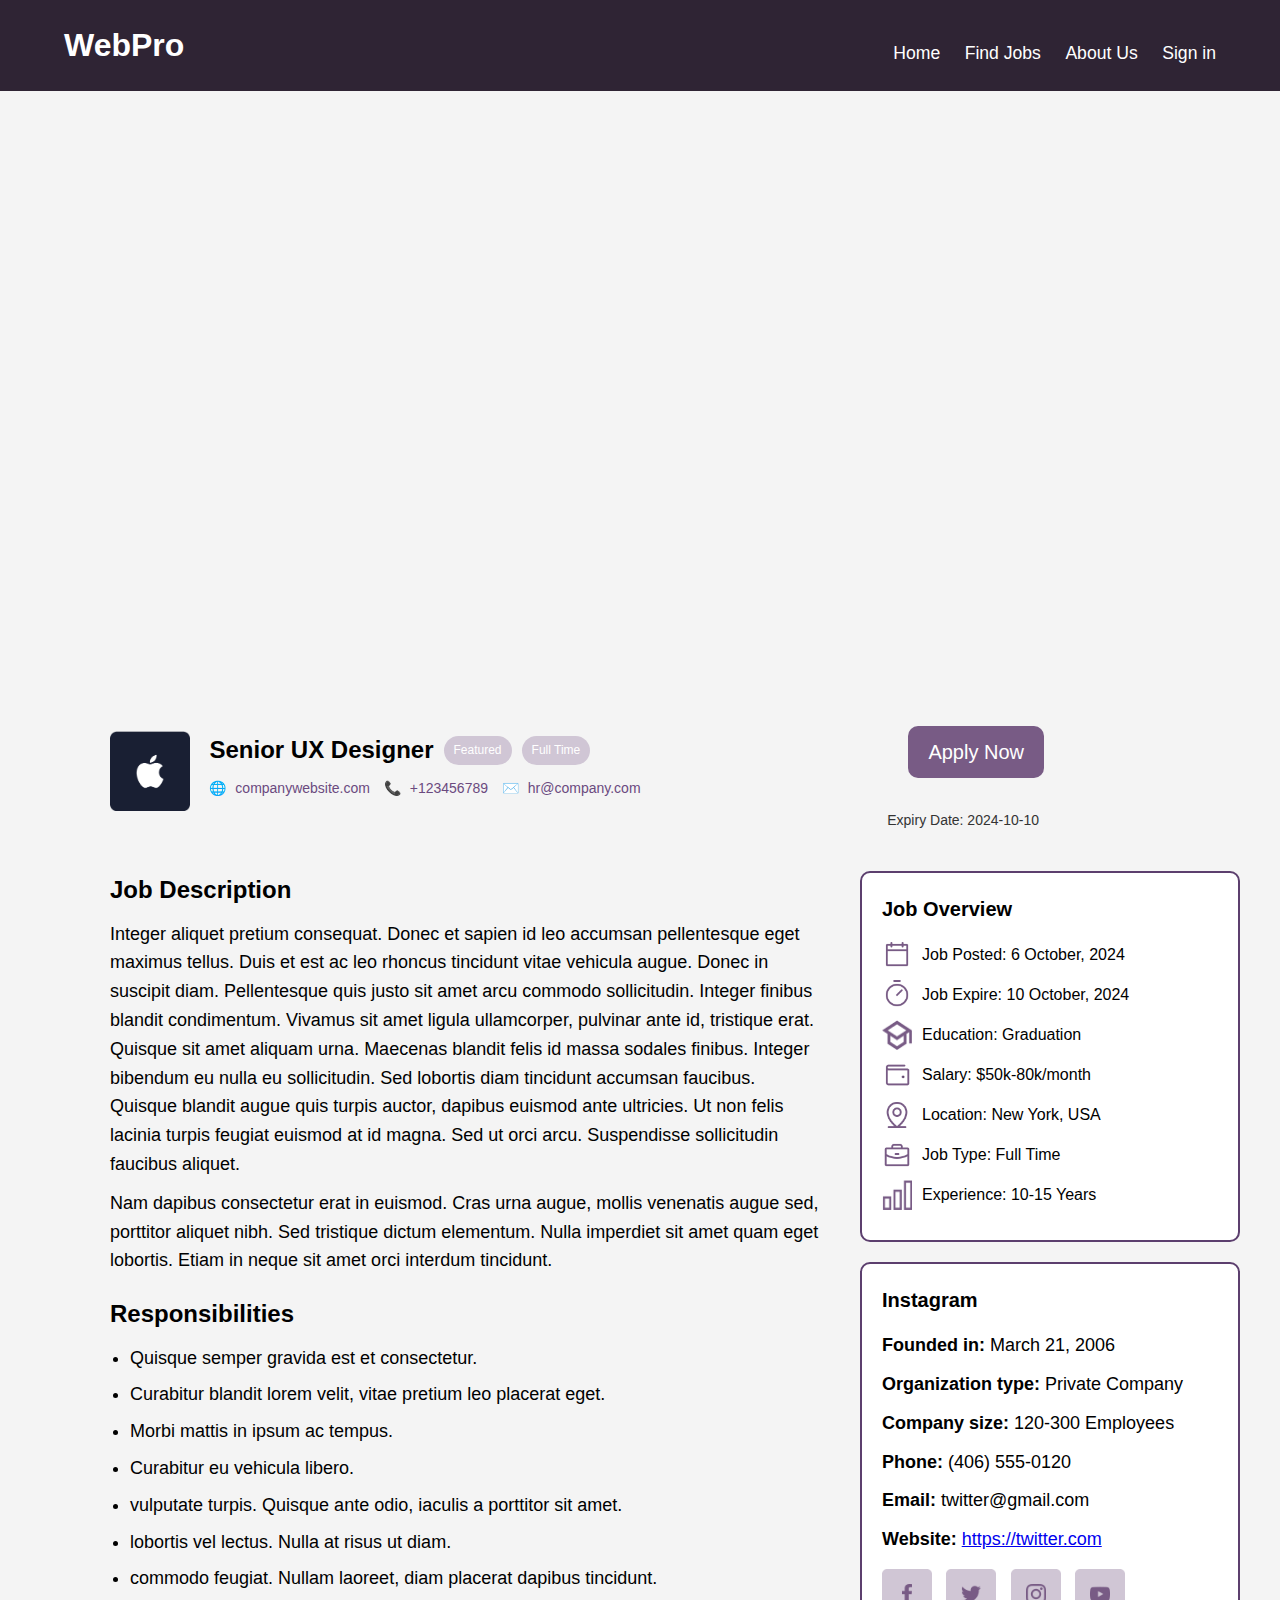
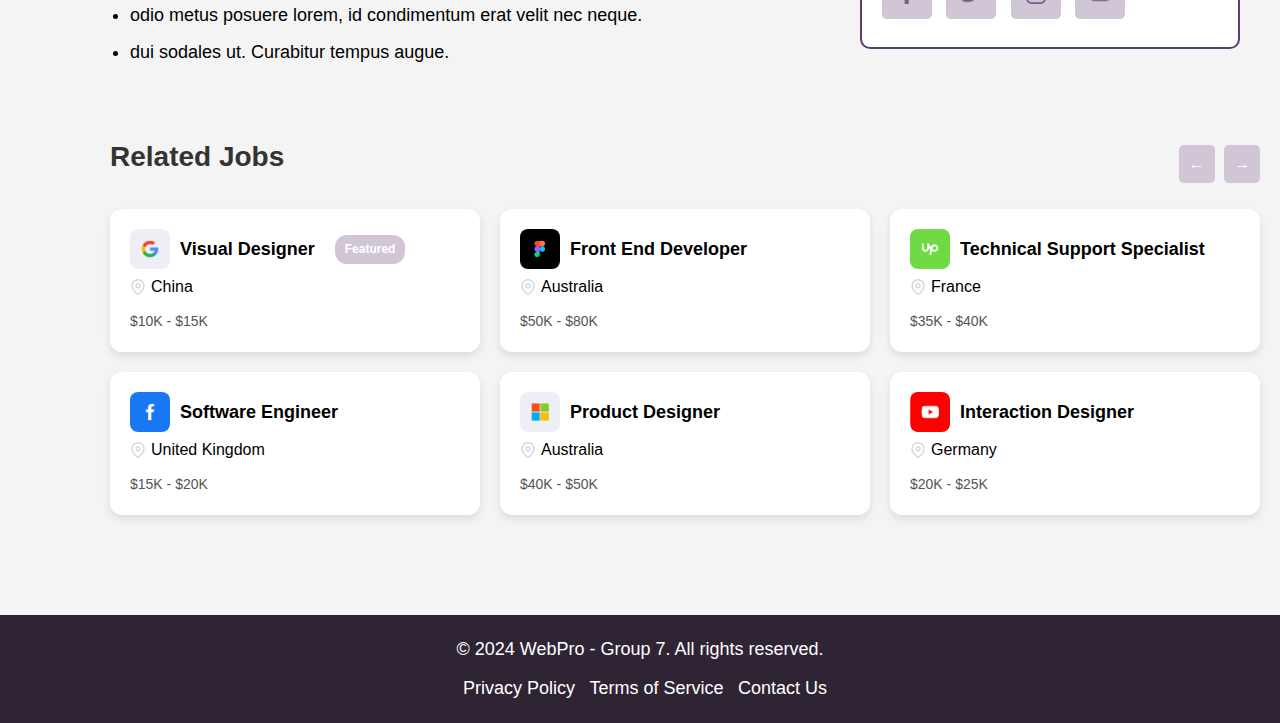
==== commit 8941e61b: "Merge pull request #2 from LAQ27504/develop/ho_thanh_thuy_tien" ====
--- a/DetailedJob.html
+++ b/DetailedJob.html
@@ -4,6 +4,7 @@
     <meta charset="UTF-8">
     <meta name="viewport" content="width=device-width, initial-scale=1.0">
     <title>Job Search Portal</title>
+    <!-- Link to the external CSS file -->
     <link rel="stylesheet" href="styles.css">
 </head>
 <body>
@@ -162,7 +163,7 @@
             </div>
         </div>
     </div>
-    
+   
     <!-- Related Jobs -->
     <div class="related-jobs-section">
         <h2>Related Jobs</h2>
@@ -255,7 +256,6 @@
     </div>
     <script src="Popup.js"></script>
     
-
     <!-- Footer Section -->
     <footer>
         <div class="container">
@@ -271,4 +271,4 @@
 
 </main>
 </body>
-</html>+</html>
--- a/styles.css
+++ b/styles.css
@@ -24,6 +24,7 @@
     margin: auto;
     display: flex;
     justify-content: space-between;
+    align-items: center;
 }
 
 .logo {
@@ -39,7 +40,6 @@
 nav ul li {
     display: inline;
     margin-left: 20px;
-
 }
 
 nav ul li a {
@@ -463,6 +463,7 @@
     cursor: pointer;
 }
 
+
 /* Job Details Styling */
 .job-details {
     display: flex;
@@ -495,6 +496,7 @@
 .best-job {
     background-color: #f8f9fa;
     padding: 60px 100px;
+
   }
   
   .best-job .row {
@@ -539,6 +541,7 @@
   }
 
 /*Detailed Job*/
+
 .job-card {
     background-color: #f4f4f4;
     gap: 20px;
@@ -549,6 +552,7 @@
 .job-card-wrapper {
     width: 85%; 
     margin-left: 20px;
+
     padding: 20px;
     position: relative;
 }
@@ -930,7 +934,7 @@
     background-color: #785878;
 }
 
-  
+ 
 /* Footer Styling */
 footer {
     background: #2f2434;
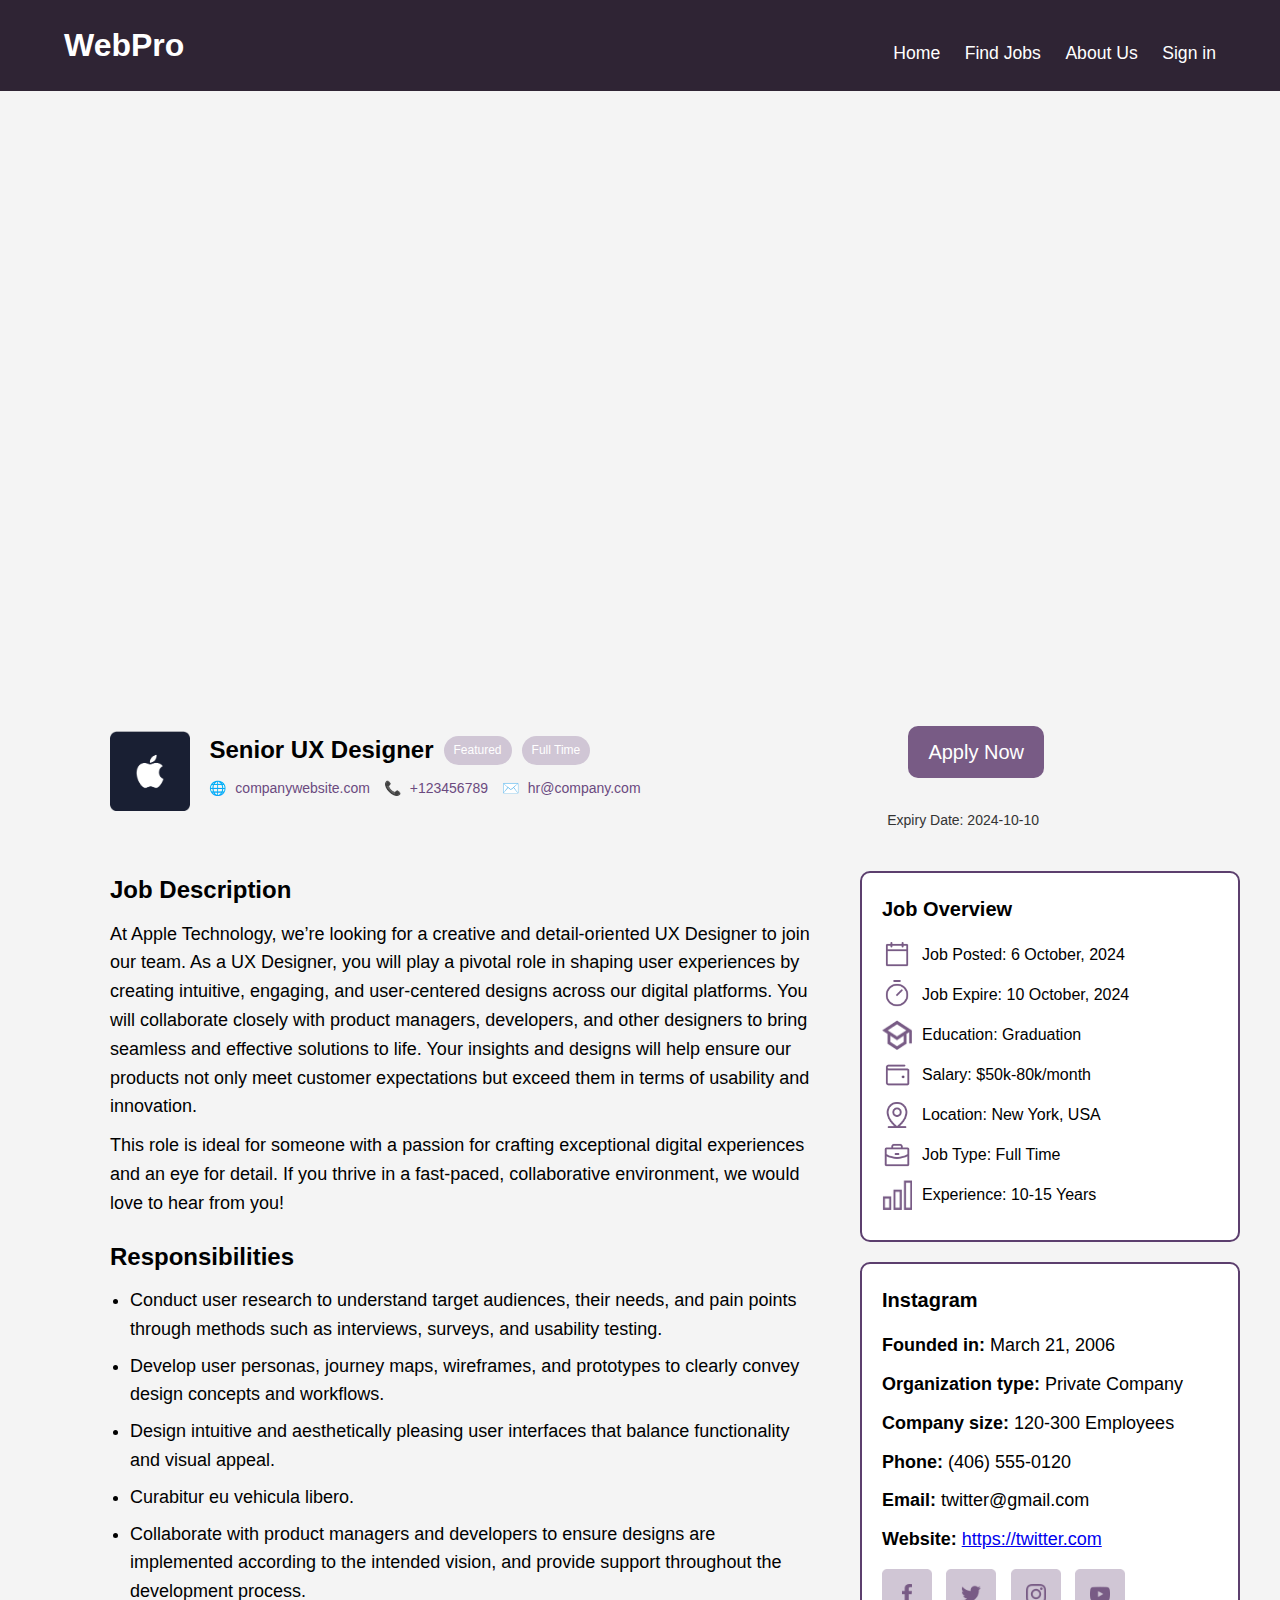
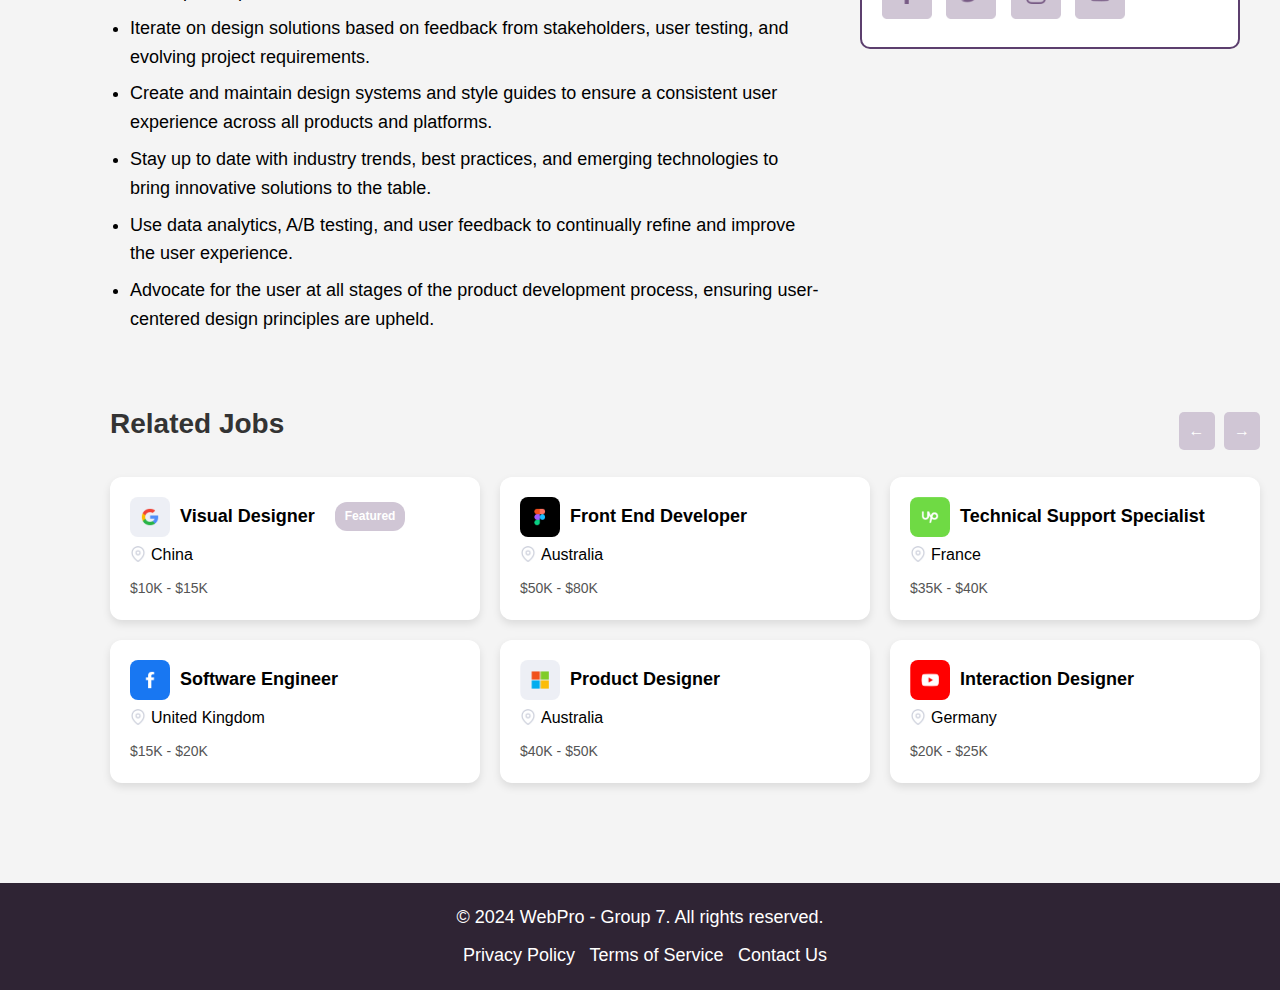
==== commit 36b89f8c: "change all text to english" ====
--- a/DetailedJob.html
+++ b/DetailedJob.html
@@ -75,30 +75,29 @@
             <div class="job-description">
                 <h2>Job Description</h2>
                 <p>
-                    Integer aliquet pretium consequat. Donec et sapien id leo accumsan pellentesque eget maximus tellus. 
-                    Duis et est ac leo rhoncus tincidunt vitae vehicula augue. Donec in suscipit diam. Pellentesque quis justo sit amet arcu commodo sollicitudin. 
-                    Integer finibus blandit condimentum. Vivamus sit amet ligula ullamcorper, pulvinar ante id, tristique erat. Quisque sit amet aliquam urna. Maecenas blandit felis id massa sodales finibus. 
-                    Integer bibendum eu nulla eu sollicitudin. Sed lobortis diam tincidunt accumsan faucibus. 
-                    Quisque blandit augue quis turpis auctor, dapibus euismod ante ultricies. Ut non felis lacinia turpis feugiat euismod at id magna. Sed ut orci arcu. 
-                    Suspendisse sollicitudin faucibus aliquet.
+                    At Apple Technology, we’re looking for a creative and detail-oriented UX Designer to join our team. 
+                    As a UX Designer, you will play a pivotal role in shaping user experiences by creating intuitive, engaging, and user-centered designs across our digital platforms. 
+                    You will collaborate closely with product managers, developers, and other designers to bring seamless and effective solutions to life. 
+                    Your insights and designs will help ensure our products not only meet customer expectations but exceed them in terms of usability and innovation.
                 </p>
                 <p>
-                    Nam dapibus consectetur erat in euismod. Cras urna augue, mollis venenatis augue sed, porttitor aliquet nibh. 
-                    Sed tristique dictum elementum. Nulla imperdiet sit amet quam eget lobortis. Etiam in neque sit amet orci interdum tincidunt. </p>
+                    This role is ideal for someone with a passion for crafting exceptional digital experiences and an eye for detail. 
+                    If you thrive in a fast-paced, collaborative environment, we would love to hear from you! </p>
             </div>
     
             <div class="responsibilities">
                 <h2>Responsibilities</h2>
                 <ul>
-                    <li>Quisque semper gravida est et consectetur.</li>
-                    <li>Curabitur blandit lorem velit, vitae pretium leo placerat eget.</li>
-                    <li>Morbi mattis in ipsum ac tempus.</li>
+                    <li>Conduct user research to understand target audiences, their needs, and pain points through methods such as interviews, surveys, and usability testing.</li>
+                    <li>Develop user personas, journey maps, wireframes, and prototypes to clearly convey design concepts and workflows.</li>
+                    <li>Design intuitive and aesthetically pleasing user interfaces that balance functionality and visual appeal.</li>
                     <li>Curabitur eu vehicula libero.</li>
-                    <li>vulputate turpis. Quisque ante odio, iaculis a porttitor sit amet.</li>
-                    <li>lobortis vel lectus. Nulla at risus ut diam.</li>
-                    <li>commodo feugiat. Nullam laoreet, diam placerat dapibus tincidunt.</li>
-                    <li>odio metus posuere lorem, id condimentum erat velit nec neque.</li>
-                    <li>dui sodales ut. Curabitur tempus augue.</li>
+                    <li>Collaborate with product managers and developers to ensure designs are implemented according to the intended vision, and provide support throughout the development process.</li>
+                    <li>Iterate on design solutions based on feedback from stakeholders, user testing, and evolving project requirements.</li>
+                    <li>Create and maintain design systems and style guides to ensure a consistent user experience across all products and platforms.</li>
+                    <li>Stay up to date with industry trends, best practices, and emerging technologies to bring innovative solutions to the table.</li>
+                    <li>Use data analytics, A/B testing, and user feedback to continually refine and improve the user experience.</li>
+                    <li>Advocate for the user at all stages of the product development process, ensuring user-centered design principles are upheld.</li>
 
                 </ul>
             </div>
--- a/styles.css
+++ b/styles.css
@@ -458,7 +458,8 @@
     background-color: #785b85;
     color: white;
     border: none;
-    border-radius: 20px;
+    border-radius: 10px;
+    text-decoration: none;
     font-size: 1rem;
     cursor: pointer;
 }
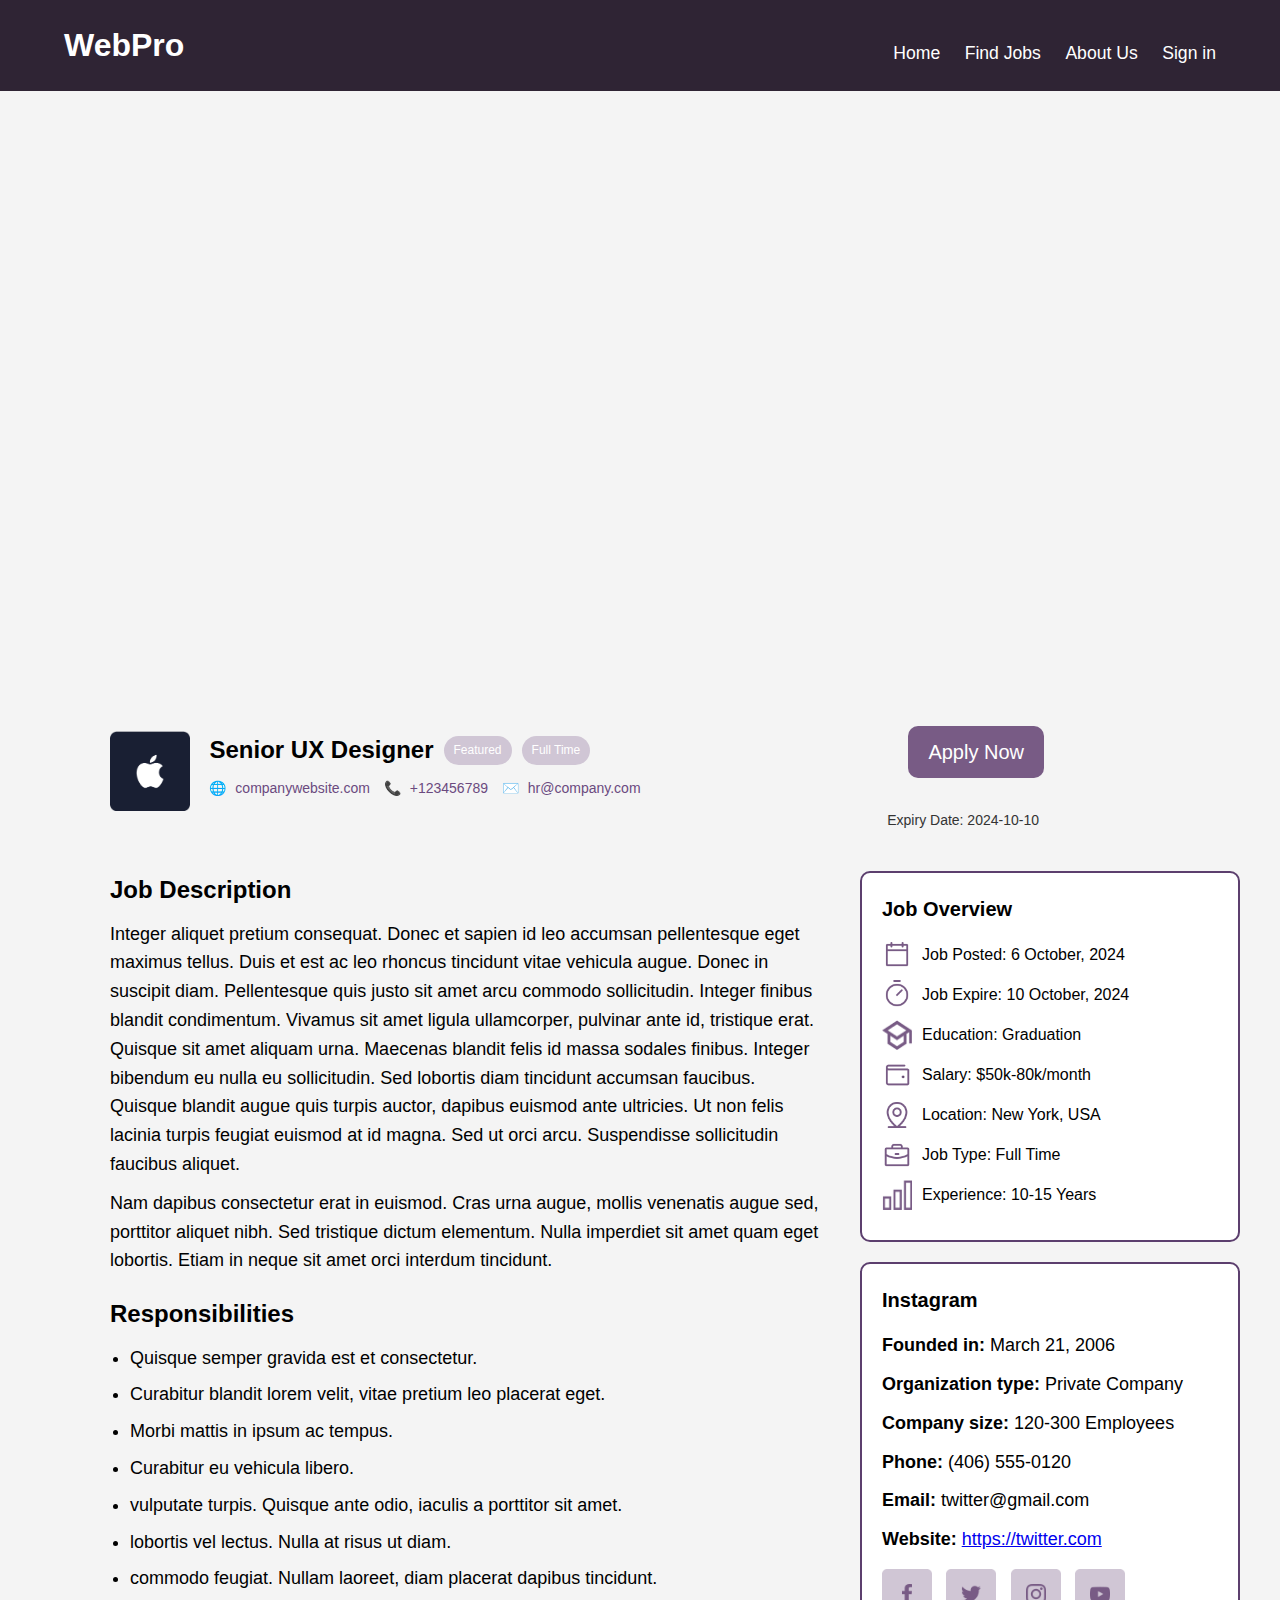
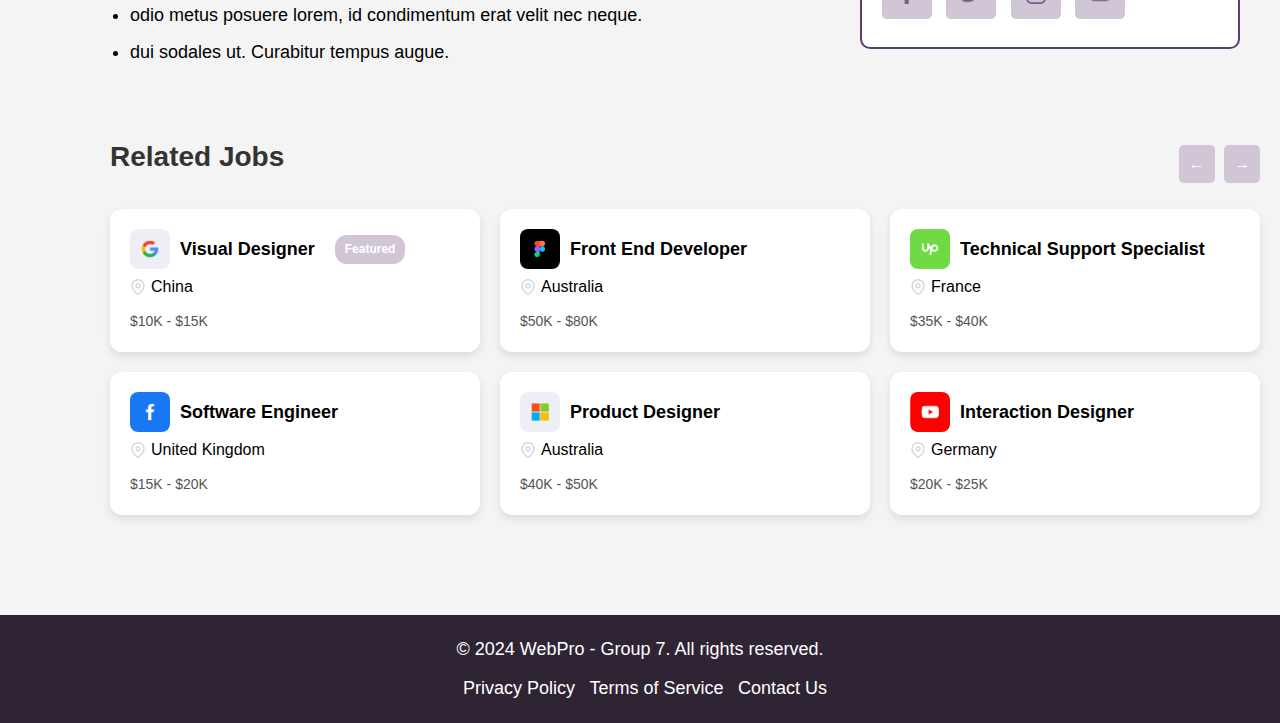
==== commit 1b25765d: "Merge pull request #3 from LAQ27504/develop/ho_thanh_thuy_tien" ====
--- a/DetailedJob.html
+++ b/DetailedJob.html
@@ -75,29 +75,30 @@
             <div class="job-description">
                 <h2>Job Description</h2>
                 <p>
-                    At Apple Technology, we’re looking for a creative and detail-oriented UX Designer to join our team. 
-                    As a UX Designer, you will play a pivotal role in shaping user experiences by creating intuitive, engaging, and user-centered designs across our digital platforms. 
-                    You will collaborate closely with product managers, developers, and other designers to bring seamless and effective solutions to life. 
-                    Your insights and designs will help ensure our products not only meet customer expectations but exceed them in terms of usability and innovation.
+                    Integer aliquet pretium consequat. Donec et sapien id leo accumsan pellentesque eget maximus tellus. 
+                    Duis et est ac leo rhoncus tincidunt vitae vehicula augue. Donec in suscipit diam. Pellentesque quis justo sit amet arcu commodo sollicitudin. 
+                    Integer finibus blandit condimentum. Vivamus sit amet ligula ullamcorper, pulvinar ante id, tristique erat. Quisque sit amet aliquam urna. Maecenas blandit felis id massa sodales finibus. 
+                    Integer bibendum eu nulla eu sollicitudin. Sed lobortis diam tincidunt accumsan faucibus. 
+                    Quisque blandit augue quis turpis auctor, dapibus euismod ante ultricies. Ut non felis lacinia turpis feugiat euismod at id magna. Sed ut orci arcu. 
+                    Suspendisse sollicitudin faucibus aliquet.
                 </p>
                 <p>
-                    This role is ideal for someone with a passion for crafting exceptional digital experiences and an eye for detail. 
-                    If you thrive in a fast-paced, collaborative environment, we would love to hear from you! </p>
+                    Nam dapibus consectetur erat in euismod. Cras urna augue, mollis venenatis augue sed, porttitor aliquet nibh. 
+                    Sed tristique dictum elementum. Nulla imperdiet sit amet quam eget lobortis. Etiam in neque sit amet orci interdum tincidunt. </p>
             </div>
     
             <div class="responsibilities">
                 <h2>Responsibilities</h2>
                 <ul>
-                    <li>Conduct user research to understand target audiences, their needs, and pain points through methods such as interviews, surveys, and usability testing.</li>
-                    <li>Develop user personas, journey maps, wireframes, and prototypes to clearly convey design concepts and workflows.</li>
-                    <li>Design intuitive and aesthetically pleasing user interfaces that balance functionality and visual appeal.</li>
+                    <li>Quisque semper gravida est et consectetur.</li>
+                    <li>Curabitur blandit lorem velit, vitae pretium leo placerat eget.</li>
+                    <li>Morbi mattis in ipsum ac tempus.</li>
                     <li>Curabitur eu vehicula libero.</li>
-                    <li>Collaborate with product managers and developers to ensure designs are implemented according to the intended vision, and provide support throughout the development process.</li>
-                    <li>Iterate on design solutions based on feedback from stakeholders, user testing, and evolving project requirements.</li>
-                    <li>Create and maintain design systems and style guides to ensure a consistent user experience across all products and platforms.</li>
-                    <li>Stay up to date with industry trends, best practices, and emerging technologies to bring innovative solutions to the table.</li>
-                    <li>Use data analytics, A/B testing, and user feedback to continually refine and improve the user experience.</li>
-                    <li>Advocate for the user at all stages of the product development process, ensuring user-centered design principles are upheld.</li>
+                    <li>vulputate turpis. Quisque ante odio, iaculis a porttitor sit amet.</li>
+                    <li>lobortis vel lectus. Nulla at risus ut diam.</li>
+                    <li>commodo feugiat. Nullam laoreet, diam placerat dapibus tincidunt.</li>
+                    <li>odio metus posuere lorem, id condimentum erat velit nec neque.</li>
+                    <li>dui sodales ut. Curabitur tempus augue.</li>
 
                 </ul>
             </div>
--- a/styles.css
+++ b/styles.css
@@ -458,8 +458,7 @@
     background-color: #785b85;
     color: white;
     border: none;
-    border-radius: 10px;
-    text-decoration: none;
+    border-radius: 20px;
     font-size: 1rem;
     cursor: pointer;
 }
